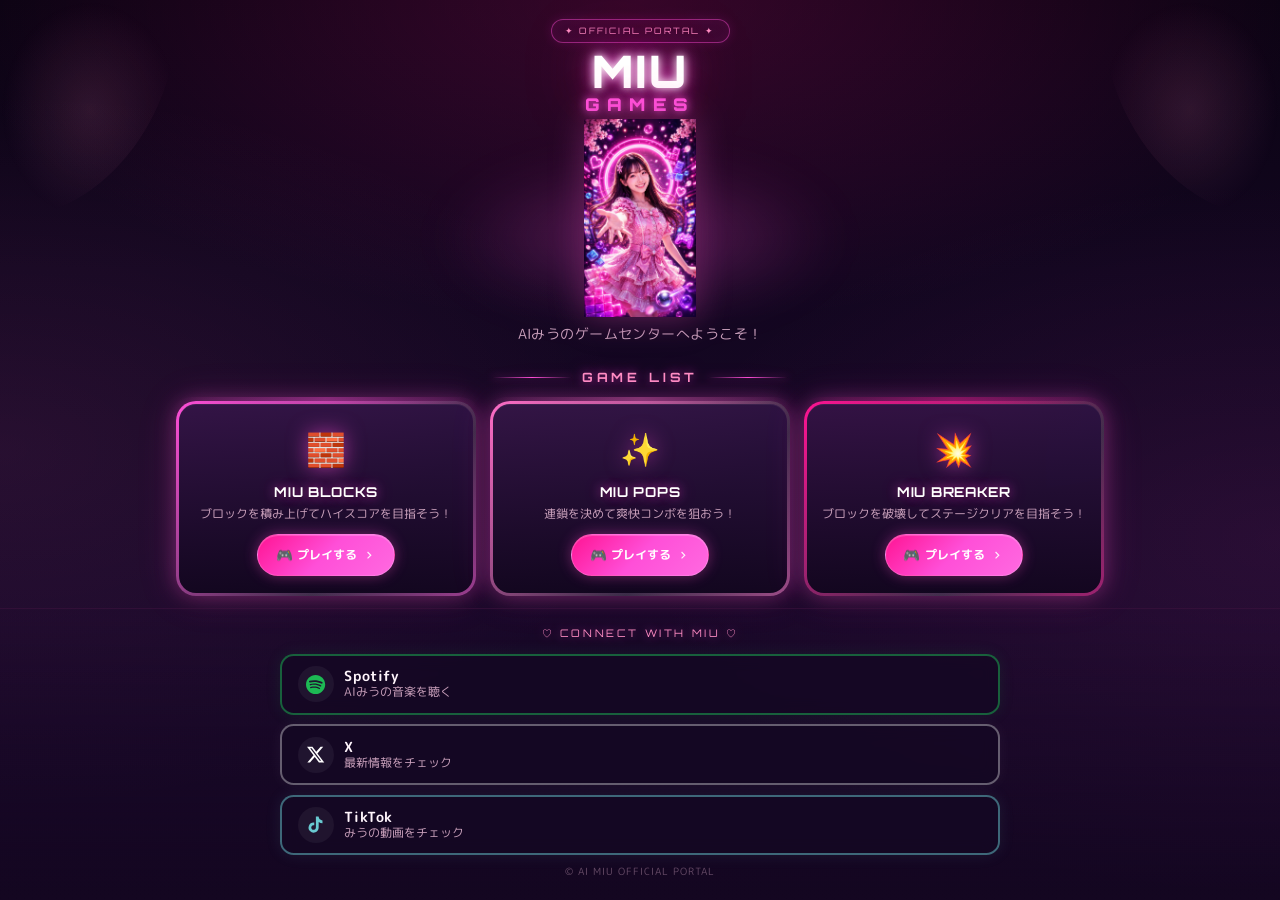
==== index.html @ 51f17723 "Add files via upload" ====
<!DOCTYPE html>
<html lang="ja">
  <head>
    <meta charset="UTF-8" />
    <meta name="viewport" content="width=device-width, initial-scale=1.0" />
    <meta
      name="description"
      content="AIみうの公式ゲームポータル — MIU BLOCKS、MIU POPS、MIU BREAKERをプレイしよう！"
    />
    <meta name="theme-color" content="#ff1493" />
    <title>MIU GAMES</title>
    <link rel="preconnect" href="https://fonts.googleapis.com" />
    <link rel="preconnect" href="https://fonts.gstatic.com" crossorigin />
    <link
      href="https://fonts.googleapis.com/css2?family=Dancing+Script:wght@700&family=M+PLUS+Rounded+1c:wght@400;700;900&family=Orbitron:wght@700;900&display=swap"
      rel="stylesheet"
    />
    <link rel="stylesheet" href="style.css?v=5" />
  </head>
  <body>
    <canvas id="particles" aria-hidden="true"></canvas>
    <div class="decorations" aria-hidden="true">
      <div class="decor decor--game-icon decor--game-1">🎮</div>
      <div class="decor decor--game-icon decor--game-2">🕹️</div>
      <div class="decor decor--game-icon decor--game-3">⭐</div>
      <div class="decor decor--game-icon decor--game-4">👾</div>
      <div class="decor decor--block decor--block-1"></div>
      <div class="decor decor--block decor--block-2"></div>
      <div class="decor decor--block decor--block-3"></div>
      <div class="decor decor--block decor--block-4"></div>
      <div class="decor decor--controller"></div>
      <div class="decor decor--neon-heart decor--neon-heart-1">
        <span class="decor__heart-inner">♥</span>
      </div>
      <div class="decor decor--neon-heart decor--neon-heart-2">
        <span class="decor__heart-inner">♥</span>
      </div>
      <div class="decor decor--neon-heart decor--neon-heart-3">
        <span class="decor__heart-inner">♥</span>
      </div>
      <div class="decor decor--neon-heart decor--neon-heart-4">
        <span class="decor__heart-inner">♥</span>
      </div>
      <div class="decor decor--sakura decor--sakura-1"></div>
      <div class="decor decor--sakura decor--sakura-2"></div>
      <div class="decor decor--sakura decor--sakura-3"></div>
    </div>

    <div class="page">
      <header class="hero fade-in">
        <p class="hero__badge">✦ OFFICIAL PORTAL ✦</p>

        <h1 class="hero__logo">
          <span class="hero__logo-miu">MIU</span>
          <span class="hero__logo-games">GAMES</span>
        </h1>

        <div class="hero__title-wrap">
          <div class="hero__title-glow"></div>
          <img
            id="title-img"
            class="hero__title-img"
            src="title.png"
            alt="AIみう"
          />
        </div>

        <p id="tagline" class="hero__tagline"></p>
      </header>

      <main class="fade-in fade-in--delay-1">
        <section class="games" aria-labelledby="games-heading">
          <h2 id="games-heading" class="section-title">
            <span class="section-title__line"></span>
            <span class="section-title__text">GAME LIST</span>
            <span class="section-title__line"></span>
          </h2>
          <div id="game-list" class="game-list"></div>
        </section>
      </main>

      <footer class="footer fade-in fade-in--delay-2">
        <p class="footer__label">♡ CONNECT WITH MIU ♡</p>
        <nav id="social-links" class="social-links" aria-label="SNSリンク"></nav>
        <p class="footer__copy">&copy; AI MIU OFFICIAL PORTAL</p>
      </footer>
    </div>

    <script src="script.js?v=5"></script>
  </body>
</html>
---- style.css ----
/* ========================================
   MIU GAMES — Official Portal (Premium)
   ======================================== */

:root {
  --pink-neon: #ff4fd8;
  --pink-hot: #ff1493;
  --pink-soft: #ff8ec4;
  --pink-light: #ffb7d5;
  --pink-glow: rgba(255, 79, 216, 0.55);
  --purple-deep: #12061f;
  --purple-mid: #1e0a30;
  --purple-card: rgba(30, 10, 48, 0.85);
  --text-main: #fff5fc;
  --text-muted: #c9a0bb;
  --font-display: "Orbitron", sans-serif;
  --font-body: "M PLUS Rounded 1c", sans-serif;
  --font-accent: "Dancing Script", cursive;
}

*,
*::before,
*::after {
  box-sizing: border-box;
  margin: 0;
  padding: 0;
}

html {
  scroll-behavior: smooth;
}

body {
  min-height: 100dvh;
  font-family: var(--font-body);
  color: var(--text-main);
  background: var(--purple-deep);
  overflow-x: hidden;
  line-height: 1.6;
}

#particles {
  position: fixed;
  inset: 0;
  z-index: 0;
  pointer-events: none;
}

/* ---- Background Decorations ---- */

.decorations {
  position: fixed;
  inset: 0;
  z-index: 0;
  pointer-events: none;
  overflow: hidden;
}

.decor--block {
  position: absolute;
  border-radius: 4px;
  opacity: 0.15;
  filter: blur(0.5px);
  animation: float-block 6s ease-in-out infinite;
}

.decor--block-1 {
  width: 28px;
  height: 28px;
  top: 18%;
  left: 6%;
  background: #ff4fd8;
  box-shadow: 0 0 20px rgba(255, 79, 216, 0.5);
  animation-delay: 0s;
}

.decor--block-2 {
  width: 22px;
  height: 22px;
  top: 42%;
  right: 8%;
  background: #6ecbff;
  box-shadow: 0 0 20px rgba(110, 203, 255, 0.4);
  animation-delay: -2s;
}

.decor--block-3 {
  width: 20px;
  height: 20px;
  bottom: 30%;
  left: 10%;
  background: #ffe066;
  box-shadow: 0 0 20px rgba(255, 224, 102, 0.4);
  animation-delay: -4s;
}

.decor--block-4 {
  width: 16px;
  height: 16px;
  top: 65%;
  right: 12%;
  background: #ff69e0;
  box-shadow: 0 0 18px rgba(255, 105, 224, 0.45);
  animation-delay: -3s;
}

.decor--game-icon {
  position: absolute;
  font-size: 1.4rem;
  opacity: 0.12;
  filter: drop-shadow(0 0 8px rgba(255, 79, 216, 0.6));
  animation: float-game-icon 7s ease-in-out infinite;
  pointer-events: none;
}

.decor--game-1 {
  top: 15%;
  left: 4%;
  animation-delay: 0s;
}

.decor--game-2 {
  top: 38%;
  right: 3%;
  font-size: 1.1rem;
  animation-delay: -2s;
}

.decor--game-3 {
  bottom: 35%;
  left: 5%;
  font-size: 1rem;
  animation-delay: -4s;
}

.decor--game-4 {
  bottom: 18%;
  right: 6%;
  font-size: 1.2rem;
  animation-delay: -1s;
}

@keyframes float-game-icon {
  0%,
  100% {
    transform: translateY(0) rotate(-5deg);
    opacity: 0.1;
  }
  50% {
    transform: translateY(-12px) rotate(5deg);
    opacity: 0.18;
  }
}

.decor--controller {
  position: absolute;
  top: 28%;
  right: 5%;
  width: 48px;
  height: 32px;
  border-radius: 12px;
  border: 2px solid rgba(255, 79, 216, 0.3);
  opacity: 0.2;
  animation: float-block 5s ease-in-out infinite -1s;
}

.decor--controller::before {
  content: "";
  position: absolute;
  top: 50%;
  left: 8px;
  transform: translateY(-50%);
  width: 10px;
  height: 10px;
  border-radius: 50%;
  background: rgba(255, 79, 216, 0.5);
  box-shadow: 14px 0 0 rgba(255, 79, 216, 0.3);
}

.decor--heart {
  position: absolute;
  font-size: 1.2rem;
  color: var(--pink-neon);
  opacity: 0.25;
  text-shadow: 0 0 12px var(--pink-glow);
  animation: pulse-heart 3s ease-in-out infinite;
}

.decor--neon-heart {
  position: absolute;
  display: flex;
  align-items: center;
  justify-content: center;
  animation: float-neon-heart 4s ease-in-out infinite;
}

.decor__heart-inner {
  font-size: 1rem;
  color: var(--pink-neon);
  text-shadow:
    0 0 6px #fff,
    0 0 12px var(--pink-neon),
    0 0 24px var(--pink-hot),
    0 0 40px rgba(255, 20, 147, 0.5);
  filter: drop-shadow(0 0 8px rgba(255, 79, 216, 0.8));
}

.decor--neon-heart-1 {
  top: 10%;
  right: 8%;
  animation-delay: 0s;
}

.decor--neon-heart-1 .decor__heart-inner {
  font-size: 1.3rem;
}

.decor--neon-heart-2 {
  bottom: 28%;
  left: 7%;
  animation-delay: -1.2s;
}

.decor--neon-heart-2 .decor__heart-inner {
  font-size: 0.85rem;
}

.decor--neon-heart-3 {
  top: 48%;
  left: 3%;
  animation-delay: -2.4s;
}

.decor--neon-heart-3 .decor__heart-inner {
  font-size: 1.5rem;
}

.decor--neon-heart-4 {
  bottom: 12%;
  right: 10%;
  animation-delay: -0.6s;
}

.decor--neon-heart-4 .decor__heart-inner {
  font-size: 1rem;
}

@keyframes float-neon-heart {
  0%,
  100% {
    transform: translateY(0) scale(1);
  }
  50% {
    transform: translateY(-8px) scale(1.08);
  }
}

.decor--sakura {
  position: absolute;
  width: 20px;
  height: 20px;
  opacity: 0.25;
  animation: fall-sakura 12s linear infinite;
}

.decor--sakura::before,
.decor--sakura::after {
  content: "";
  position: absolute;
  width: 10px;
  height: 10px;
  border-radius: 50% 0 50% 0;
  background: radial-gradient(circle at 30% 30%, #ffb7d5, #ff8ec4);
  box-shadow: 0 0 6px rgba(255, 140, 190, 0.5);
}

.decor--sakura::before {
  top: 0;
  left: 0;
}

.decor--sakura::after {
  bottom: 0;
  right: 0;
  transform: rotate(45deg);
}

.decor--sakura-1 {
  top: -5%;
  left: 8%;
  animation-duration: 14s;
}

.decor--sakura-2 {
  top: -5%;
  right: 12%;
  animation-duration: 11s;
  animation-delay: -4s;
}

.decor--sakura-3 {
  top: -5%;
  left: 45%;
  animation-duration: 16s;
  animation-delay: -7s;
}

@keyframes fall-sakura {
  0% {
    transform: translateY(0) rotate(0deg) translateX(0);
    opacity: 0;
  }
  10% {
    opacity: 0.25;
  }
  90% {
    opacity: 0.2;
  }
  100% {
    transform: translateY(110vh) rotate(360deg) translateX(30px);
    opacity: 0;
  }
}

@keyframes float-block {
  0%,
  100% {
    transform: translateY(0) rotate(0deg);
  }
  50% {
    transform: translateY(-14px) rotate(8deg);
  }
}

@keyframes pulse-heart {
  0%,
  100% {
    transform: scale(1);
    opacity: 0.2;
  }
  50% {
    transform: scale(1.15);
    opacity: 0.35;
  }
}

@keyframes spin-sakura {
  from {
    transform: rotate(0deg);
  }
  to {
    transform: rotate(360deg);
  }
}

/* ---- Scroll Fade-in ---- */

.fade-in,
.fade-in-card,
.social-btn {
  opacity: 0;
  transform: translateY(24px);
  transition:
    opacity 0.7s cubic-bezier(0.22, 1, 0.36, 1),
    transform 0.7s cubic-bezier(0.22, 1, 0.36, 1);
}

.fade-in.is-visible,
.fade-in-card.is-visible,
.social-btn.is-visible {
  opacity: 1;
  transform: translateY(0);
}

.fade-in--delay-1.is-visible {
  transition-delay: 0.1s;
}

.fade-in--delay-2.is-visible {
  transition-delay: 0.2s;
}

.fade-in-card.is-visible {
  transition-delay: var(--card-delay, 0s);
}

.social-btn.is-visible:nth-child(1) {
  transition-delay: 0.05s;
}

.social-btn.is-visible:nth-child(2) {
  transition-delay: 0.15s;
}

.social-btn.is-visible:nth-child(3) {
  transition-delay: 0.25s;
}

@media (prefers-reduced-motion: reduce) {
  .fade-in,
  .fade-in-card,
  .social-btn {
    opacity: 1;
    transform: none;
    transition: none;
  }
}

/* ---- Page Layout ---- */

.page {
  position: relative;
  z-index: 1;
  min-height: 100dvh;
  display: flex;
  flex-direction: column;
  background:
    radial-gradient(ellipse 90% 60% at 50% 0%, rgba(255, 20, 147, 0.18), transparent 60%),
    radial-gradient(ellipse 50% 40% at 0% 50%, rgba(255, 110, 199, 0.08), transparent),
    radial-gradient(ellipse 50% 40% at 100% 60%, rgba(255, 79, 216, 0.08), transparent),
    linear-gradient(180deg, #0a0312 0%, var(--purple-deep) 30%, var(--purple-mid) 100%);
}

.page::before,
.page::after {
  content: "";
  position: fixed;
  top: 0;
  width: 180px;
  height: 220px;
  background: radial-gradient(ellipse at center, rgba(255, 140, 190, 0.12), transparent 70%);
  pointer-events: none;
  z-index: 0;
}

.page::before {
  left: 0;
  border-radius: 0 0 100% 0;
}

.page::after {
  right: 0;
  border-radius: 0 0 0 100%;
}

/* ---- Hero ---- */

.hero {
  text-align: center;
  padding: 0.75rem 1rem 0.25rem;
  position: relative;
  flex-shrink: 0;
}

.hero__badge {
  display: inline-block;
  font-family: var(--font-display);
  font-size: 0.55rem;
  letter-spacing: 0.25em;
  color: var(--pink-soft);
  border: 1px solid rgba(255, 79, 216, 0.45);
  border-radius: 999px;
  padding: 0.25rem 0.85rem;
  margin-bottom: 0.4rem;
  background: rgba(255, 79, 216, 0.06);
  box-shadow:
    0 0 12px rgba(255, 79, 216, 0.15),
    inset 0 0 12px rgba(255, 79, 216, 0.05);
  animation: pulse-badge 3s ease-in-out infinite;
}

@keyframes pulse-badge {
  0%,
  100% {
    box-shadow: 0 0 12px rgba(255, 79, 216, 0.15);
  }
  50% {
    box-shadow: 0 0 28px rgba(255, 79, 216, 0.35);
  }
}

.hero__logo {
  font-family: var(--font-display);
  font-weight: 900;
  line-height: 1;
  margin-bottom: 0.35rem;
}

.hero__logo-miu {
  display: block;
  font-size: clamp(1.8rem, 7vw, 2.8rem);
  color: #fff;
  letter-spacing: 0.05em;
  text-shadow:
    0 0 8px #fff,
    0 0 16px var(--pink-neon),
    0 0 32px var(--pink-glow),
    0 0 64px rgba(255, 20, 147, 0.5),
    0 0 96px rgba(255, 79, 216, 0.3);
  animation: logo-glow 3s ease-in-out infinite;
}

.hero__logo-games {
  display: block;
  font-size: clamp(0.75rem, 3vw, 1.1rem);
  letter-spacing: 0.4em;
  color: var(--pink-neon);
  margin-top: 0.1em;
  text-shadow:
    0 0 8px var(--pink-neon),
    0 0 20px var(--pink-glow),
    0 0 40px rgba(255, 20, 147, 0.4);
  animation: logo-glow 3s ease-in-out infinite 0.5s;
}

@keyframes logo-glow {
  0%,
  100% {
    filter: brightness(1);
  }
  50% {
    filter: brightness(1.15);
  }
}

.hero__title-wrap {
  position: relative;
  width: min(80%, 500px);
  height: clamp(120px, 18vh, 220px);
  margin: 0.25rem auto 0.4rem;
  display: flex;
  align-items: flex-end;
  justify-content: center;
  overflow: visible;
}

.hero__title-glow {
  position: absolute;
  inset: 20% 10% 0;
  background: radial-gradient(ellipse, rgba(255, 79, 216, 0.3), transparent 70%);
  filter: blur(24px);
  z-index: 0;
  animation: glow-pulse 4s ease-in-out infinite;
  pointer-events: none;
}

@keyframes glow-pulse {
  0%,
  100% {
    opacity: 0.6;
    transform: scale(1);
  }
  50% {
    opacity: 1;
    transform: scale(1.05);
  }
}

.hero__title-img {
  position: relative;
  z-index: 1;
  max-width: 100%;
  max-height: 100%;
  width: auto;
  height: auto;
  object-fit: contain;
  object-position: center bottom;
  display: block;
  filter: drop-shadow(0 0 16px rgba(255, 79, 216, 0.35))
    drop-shadow(0 4px 10px rgba(0, 0, 0, 0.3));
}

.hero__tagline {
  font-size: clamp(0.75rem, 2.8vw, 0.9rem);
  color: var(--text-muted);
  max-width: 22rem;
  margin: 0 auto 0.5rem;
  letter-spacing: 0.03em;
  line-height: 1.4;
}

/* ---- Games Section ---- */

main {
  flex: 1;
  padding: 0.25rem 0.75rem 0.5rem;
  max-width: 960px;
  width: 100%;
  margin: 0 auto;
}

.section-title {
  display: flex;
  align-items: center;
  justify-content: center;
  gap: 0.6rem;
  margin-bottom: 0.6rem;
}

.section-title__text {
  font-family: var(--font-display);
  font-size: clamp(0.65rem, 2vw, 0.8rem);
  letter-spacing: 0.3em;
  color: var(--pink-soft);
  white-space: nowrap;
  text-shadow:
    0 0 10px var(--pink-glow),
    0 0 20px rgba(255, 79, 216, 0.4);
}

.section-title__line {
  flex: 1;
  max-width: 80px;
  height: 1px;
  background: linear-gradient(90deg, transparent, var(--pink-neon), transparent);
  box-shadow: 0 0 8px var(--pink-glow);
}

.game-list {
  display: grid;
  grid-template-columns: repeat(3, 1fr);
  gap: 0.5rem;
}

@media (min-width: 640px) {
  .game-list {
    gap: 0.85rem;
  }
}

/* ---- Game Card (3D Premium) ---- */

.game-card {
  perspective: 900px;
  transition: transform 0.1s ease;
}

.game-card__frame {
  position: relative;
  padding: 2px;
  border-radius: 1rem;
  height: 100%;
  background: linear-gradient(
    135deg,
    var(--card-accent, var(--pink-neon)),
    rgba(255, 255, 255, 0.15),
    var(--card-accent, var(--pink-hot)),
    rgba(255, 79, 216, 0.4)
  );
  background-size: 200% 200%;
  animation: border-shimmer 4s ease infinite;
  box-shadow:
    0 0 20px rgba(255, 79, 216, 0.35),
    0 0 40px rgba(255, 79, 216, 0.15),
    0 6px 20px rgba(0, 0, 0, 0.35);
  transition:
    transform 0.45s cubic-bezier(0.22, 1, 0.36, 1),
    box-shadow 0.45s ease;
}

@keyframes border-shimmer {
  0%,
  100% {
    background-position: 0% 50%;
  }
  50% {
    background-position: 100% 50%;
  }
}

.game-card__glow {
  position: absolute;
  inset: -4px;
  border-radius: inherit;
  background: radial-gradient(ellipse at 50% 0%, var(--card-accent, var(--pink-neon)), transparent 70%);
  opacity: 0.35;
  z-index: 0;
  pointer-events: none;
  transition: opacity 0.45s ease;
}

.game-card:hover .game-card__glow {
  opacity: 0.7;
}

@media (min-width: 640px) {
  .game-card__frame {
    padding: 3px;
    border-radius: 1.25rem;
  }
}

.game-card:hover .game-card__frame {
  transform: translateY(-10px) rotateX(4deg) scale(1.03);
  box-shadow:
    0 0 30px rgba(255, 79, 216, 0.6),
    0 0 60px rgba(255, 79, 216, 0.3),
    0 0 90px rgba(255, 20, 147, 0.15),
    0 16px 40px rgba(0, 0, 0, 0.45);
}

.game-card:hover .game-card__icon {
  transform: scale(1.15) translateY(-2px);
  filter: drop-shadow(0 0 16px var(--pink-glow));
}

.game-card:hover .game-card__title {
  text-shadow:
    0 0 12px var(--pink-glow),
    0 0 24px rgba(255, 79, 216, 0.5),
    0 1px 3px rgba(0, 0, 0, 0.5);
}

.game-card__inner {
  position: relative;
  z-index: 1;
  display: flex;
  flex-direction: column;
  align-items: center;
  text-align: center;
  padding: 0.75rem 0.5rem 0.85rem;
  border-radius: calc(1rem - 3px);
  background:
    linear-gradient(180deg, rgba(45, 18, 65, 0.97) 0%, rgba(18, 6, 31, 0.99) 100%);
  overflow: hidden;
  height: 100%;
  box-shadow: inset 0 1px 0 rgba(255, 255, 255, 0.06);
}

@media (min-width: 640px) {
  .game-card__inner {
    padding: 1.25rem 0.85rem 1.1rem;
    border-radius: calc(1.25rem - 3px);
  }
}

.game-card__shine {
  position: absolute;
  top: 0;
  left: -100%;
  width: 60%;
  height: 100%;
  background: linear-gradient(
    90deg,
    transparent,
    rgba(255, 255, 255, 0.04),
    transparent
  );
  transform: skewX(-20deg);
  animation: card-shine 6s ease-in-out infinite;
}

@keyframes card-shine {
  0%,
  100% {
    left: -100%;
  }
  50% {
    left: 150%;
  }
}

.game-card__icon {
  font-size: 1.4rem;
  margin-bottom: 0.3rem;
  filter: drop-shadow(0 0 10px var(--pink-glow));
  transition:
    transform 0.45s cubic-bezier(0.22, 1, 0.36, 1),
    filter 0.45s ease;
}

@media (min-width: 640px) {
  .game-card__icon {
    font-size: 2rem;
    margin-bottom: 0.5rem;
  }
}

.game-card__title {
  font-family: var(--font-display);
  font-size: clamp(0.55rem, 2.2vw, 0.85rem);
  font-weight: 700;
  letter-spacing: 0.05em;
  color: #fff;
  margin-bottom: 0.25rem;
  text-shadow:
    0 0 10px var(--pink-glow),
    0 0 20px rgba(255, 79, 216, 0.3),
    0 1px 3px rgba(0, 0, 0, 0.5);
  line-height: 1.3;
  transition: text-shadow 0.45s ease;
}

.game-card__desc {
  font-size: clamp(0.6rem, 2vw, 0.75rem);
  color: var(--text-muted);
  margin-bottom: 0.5rem;
  flex: 1;
  line-height: 1.45;
  display: -webkit-box;
  -webkit-line-clamp: 3;
  -webkit-box-orient: vertical;
  overflow: hidden;
}

@media (min-width: 640px) {
  .game-card__desc {
    margin-bottom: 0.75rem;
  }
}

.game-card__btn {
  display: inline-flex;
  align-items: center;
  justify-content: center;
  gap: 0.2rem;
  width: 100%;
  padding: 0.4rem 0.5rem;
  border-radius: 999px;
  font-family: var(--font-body);
  font-size: clamp(0.6rem, 2vw, 0.78rem);
  font-weight: 700;
  color: #fff;
  text-decoration: none;
  background: linear-gradient(135deg, var(--pink-hot) 0%, var(--pink-neon) 50%, #ff69e0 100%);
  border: 1px solid rgba(255, 255, 255, 0.2);
  box-shadow:
    0 0 14px rgba(255, 79, 216, 0.4),
    0 2px 8px rgba(0, 0, 0, 0.25),
    inset 0 1px 0 rgba(255, 255, 255, 0.2);
  transition:
    transform 0.2s ease,
    box-shadow 0.2s ease;
}

.game-card__btn-icon {
  font-size: 0.75rem;
}

.game-card__btn svg {
  width: 0.75rem;
  height: 0.75rem;
  opacity: 0.9;
  flex-shrink: 0;
}

@media (min-width: 640px) {
  .game-card__btn {
    width: auto;
    padding: 0.55rem 1.1rem;
    gap: 0.3rem;
  }

  .game-card__btn-icon {
    font-size: 0.85rem;
  }

  .game-card__btn svg {
    width: 0.9rem;
    height: 0.9rem;
  }
}

.game-card__btn:hover {
  transform: scale(1.06);
  box-shadow:
    0 0 32px rgba(255, 79, 216, 0.7),
    0 6px 16px rgba(0, 0, 0, 0.35);
}

.game-card__btn:active {
  transform: scale(0.97);
}

/* ---- Footer / SNS ---- */

.footer {
  text-align: center;
  padding: 0.6rem 0.75rem 0.85rem;
  border-top: 1px solid rgba(255, 79, 216, 0.12);
  background: linear-gradient(180deg, transparent, rgba(10, 3, 18, 0.5));
  flex-shrink: 0;
}

.footer__label {
  font-family: var(--font-display);
  font-size: 0.55rem;
  letter-spacing: 0.25em;
  color: var(--pink-soft);
  margin-bottom: 0.5rem;
  text-shadow: 0 0 10px var(--pink-glow);
}

.social-links {
  display: flex;
  flex-direction: column;
  align-items: center;
  gap: 0.4rem;
  max-width: 480px;
  margin: 0 auto 0.5rem;
}

@media (min-width: 640px) {
  .footer {
    padding: 1rem 1.25rem 1.25rem;
  }

  .footer__label {
    font-size: 0.65rem;
    margin-bottom: 0.75rem;
  }

  .social-links {
    gap: 0.6rem;
    max-width: 720px;
  }
}

.social-btn {
  display: flex;
  align-items: center;
  gap: 0.65rem;
  width: 100%;
  padding: 0.5rem 0.75rem;
  border-radius: 0.75rem;
  font-family: var(--font-body);
  text-decoration: none;
  color: var(--text-main);
  background: rgba(20, 8, 35, 0.8);
  border: 2px solid rgba(255, 79, 216, 0.3);
  backdrop-filter: blur(8px);
  -webkit-backdrop-filter: blur(8px);
  transition:
    transform 0.25s ease,
    box-shadow 0.25s ease,
    border-color 0.25s ease;
}

@media (min-width: 640px) {
  .social-btn {
    padding: 0.65rem 1rem;
    border-radius: 0.85rem;
  }
}

.social-btn__icon {
  display: flex;
  align-items: center;
  justify-content: center;
  width: 1.75rem;
  height: 1.75rem;
  border-radius: 50%;
  flex-shrink: 0;
  background: rgba(255, 255, 255, 0.05);
}

.social-btn__icon svg {
  width: 1rem;
  height: 1rem;
}

@media (min-width: 640px) {
  .social-btn__icon {
    width: 2.25rem;
    height: 2.25rem;
  }

  .social-btn__icon svg {
    width: 1.2rem;
    height: 1.2rem;
  }
}

.social-btn__text {
  display: flex;
  flex-direction: column;
  align-items: flex-start;
  text-align: left;
}

.social-btn__label {
  font-size: 0.8rem;
  font-weight: 700;
  letter-spacing: 0.04em;
  line-height: 1.2;
}

.social-btn__sublabel {
  font-size: 0.65rem;
  color: var(--text-muted);
  margin-top: 0.05rem;
  line-height: 1.2;
}

@media (min-width: 640px) {
  .social-btn__label {
    font-size: 0.9rem;
  }

  .social-btn__sublabel {
    font-size: 0.72rem;
  }
}

.social-btn--spotify {
  border-color: rgba(29, 185, 84, 0.5);
  box-shadow: 0 0 16px rgba(29, 185, 84, 0.1);
}

.social-btn--spotify .social-btn__icon {
  color: #1db954;
}

.social-btn--spotify:hover {
  border-color: #1db954;
  box-shadow: 0 0 28px rgba(29, 185, 84, 0.3);
  transform: translateY(-3px);
}

.social-btn--x {
  border-color: rgba(255, 255, 255, 0.35);
  box-shadow: 0 0 16px rgba(255, 255, 255, 0.05);
}

.social-btn--x .social-btn__icon {
  color: #fff;
}

.social-btn--x:hover {
  border-color: #fff;
  box-shadow: 0 0 28px rgba(255, 255, 255, 0.15);
  transform: translateY(-3px);
}

.social-btn--tiktok {
  border-color: rgba(105, 201, 208, 0.5);
  box-shadow: 0 0 16px rgba(105, 201, 208, 0.1);
}

.social-btn--tiktok .social-btn__icon {
  color: #69c9d0;
}

.social-btn--tiktok:hover {
  border-color: #69c9d0;
  box-shadow: 0 0 28px rgba(105, 201, 208, 0.3);
  transform: translateY(-3px);
}

.footer__copy {
  font-size: 0.55rem;
  letter-spacing: 0.1em;
  color: rgba(201, 160, 187, 0.45);
}

@media (min-width: 640px) {
  .footer__copy {
    font-size: 0.65rem;
  }
}

@media (min-width: 640px) {
  .hero {
    padding: 1rem 1.25rem 0.35rem;
  }

  .hero__title-wrap {
    height: clamp(160px, 22vh, 240px);
  }

  .hero__tagline {
    margin-bottom: 0.75rem;
  }

  main {
    padding: 0.35rem 1rem 0.75rem;
  }

  .section-title {
    margin-bottom: 0.85rem;
  }
}
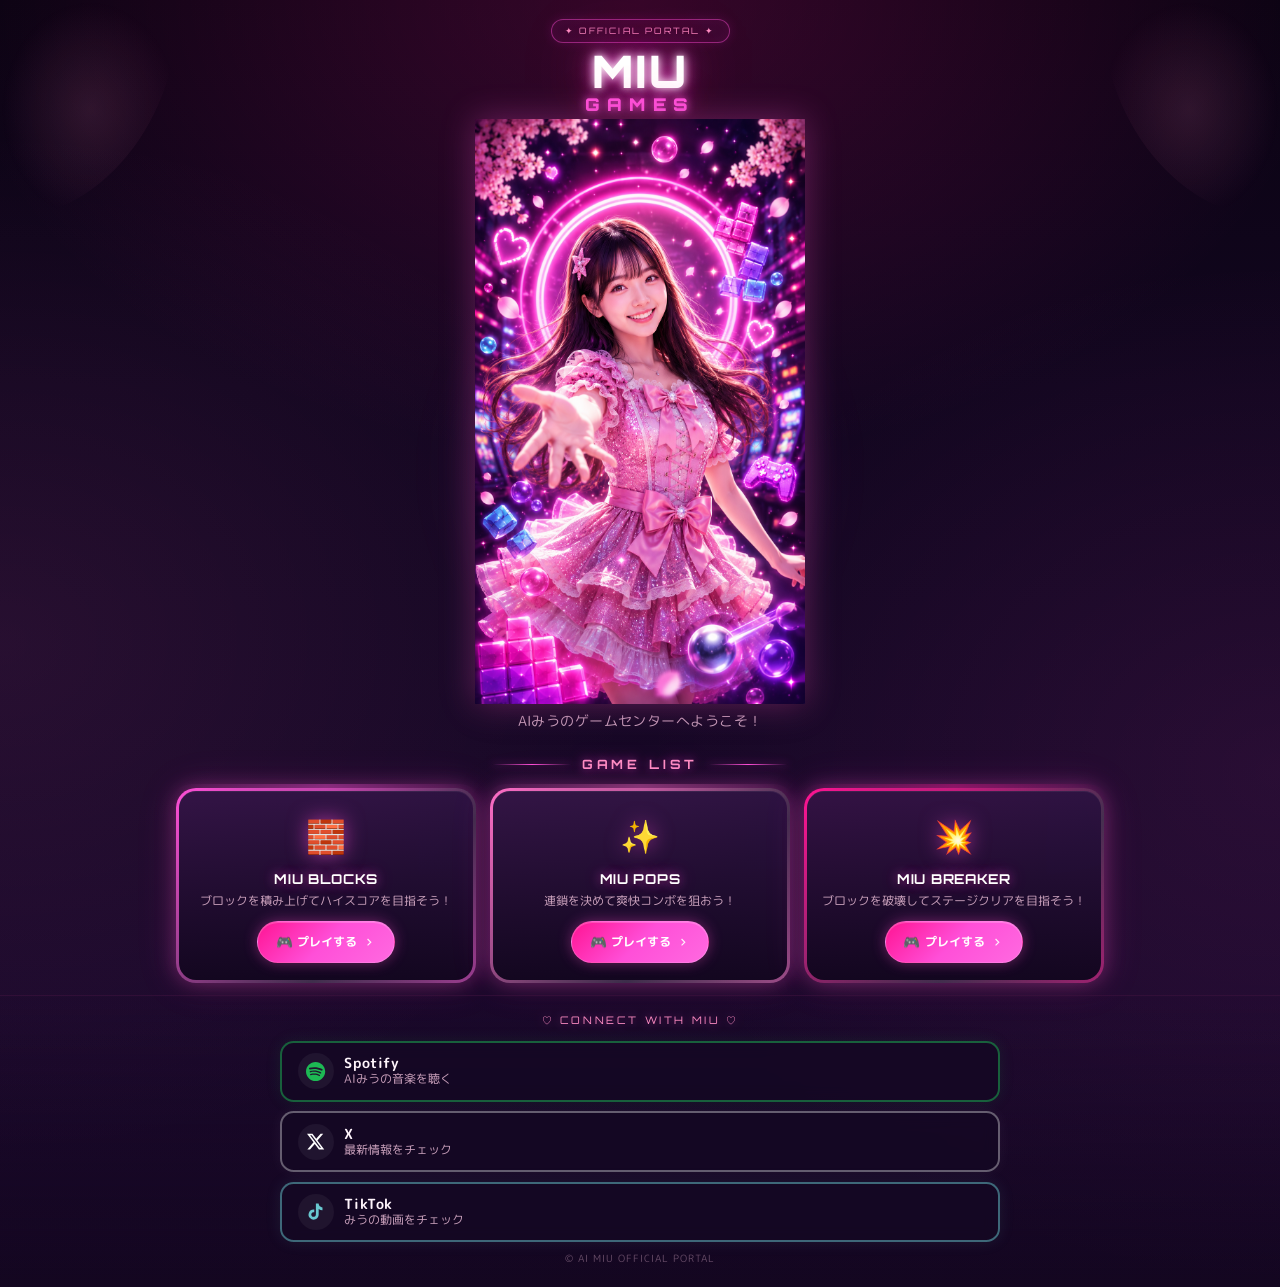
==== commit 593193c0: "Add files via upload" ====
--- a/index.html
+++ b/index.html
@@ -15,7 +15,7 @@
       href="https://fonts.googleapis.com/css2?family=Dancing+Script:wght@700&family=M+PLUS+Rounded+1c:wght@400;700;900&family=Orbitron:wght@700;900&display=swap"
       rel="stylesheet"
     />
-    <link rel="stylesheet" href="style.css?v=5" />
+    <link rel="stylesheet" href="style.css?v=9" />
   </head>
   <body>
     <canvas id="particles" aria-hidden="true"></canvas>
--- a/style.css
+++ b/style.css
@@ -525,8 +525,8 @@
 
 .hero__title-wrap {
   position: relative;
-  width: min(80%, 500px);
-  height: clamp(120px, 18vh, 220px);
+  width: min(90%, 500px);
+  height: clamp(360px, 58vh, 880px);
   margin: 0.25rem auto 0.4rem;
   display: flex;
   align-items: flex-end;
@@ -1065,7 +1065,7 @@
   }
 
   .hero__title-wrap {
-    height: clamp(160px, 22vh, 240px);
+    height: clamp(420px, 65vh, 880px);
   }
 
   .hero__tagline {
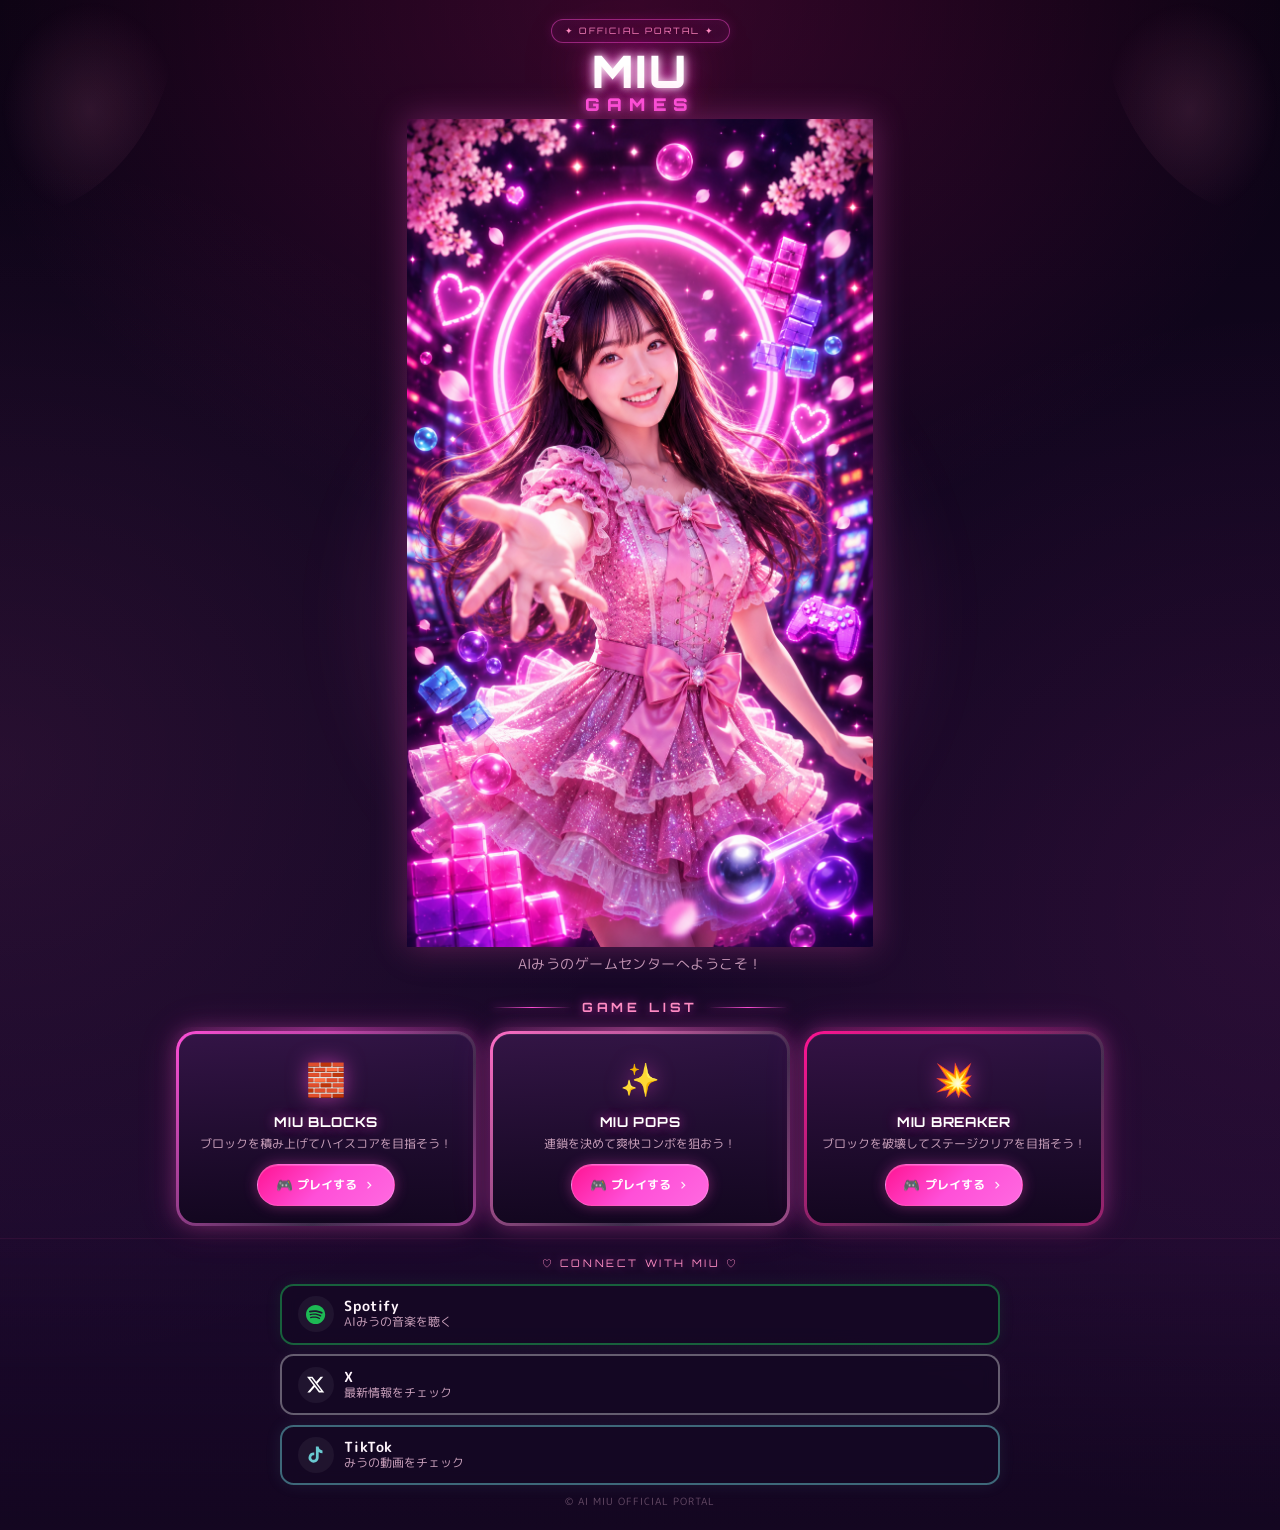
==== commit 93204b1d: "Add files via upload" ====
--- a/index.html
+++ b/index.html
@@ -15,7 +15,7 @@
       href="https://fonts.googleapis.com/css2?family=Dancing+Script:wght@700&family=M+PLUS+Rounded+1c:wght@400;700;900&family=Orbitron:wght@700;900&display=swap"
       rel="stylesheet"
     />
-    <link rel="stylesheet" href="style.css?v=9" />
+    <link rel="stylesheet" href="style.css?v=11" />
   </head>
   <body>
     <canvas id="particles" aria-hidden="true"></canvas>
--- a/style.css
+++ b/style.css
@@ -525,8 +525,8 @@
 
 .hero__title-wrap {
   position: relative;
-  width: min(90%, 500px);
-  height: clamp(360px, 58vh, 880px);
+  width: min(100%, 800px);
+  height: clamp(600px, 88vh, 1200px);
   margin: 0.25rem auto 0.4rem;
   display: flex;
   align-items: flex-end;
@@ -1065,7 +1065,7 @@
   }
 
   .hero__title-wrap {
-    height: clamp(420px, 65vh, 880px);
+    height: clamp(640px, 92vh, 1200px);
   }
 
   .hero__tagline {
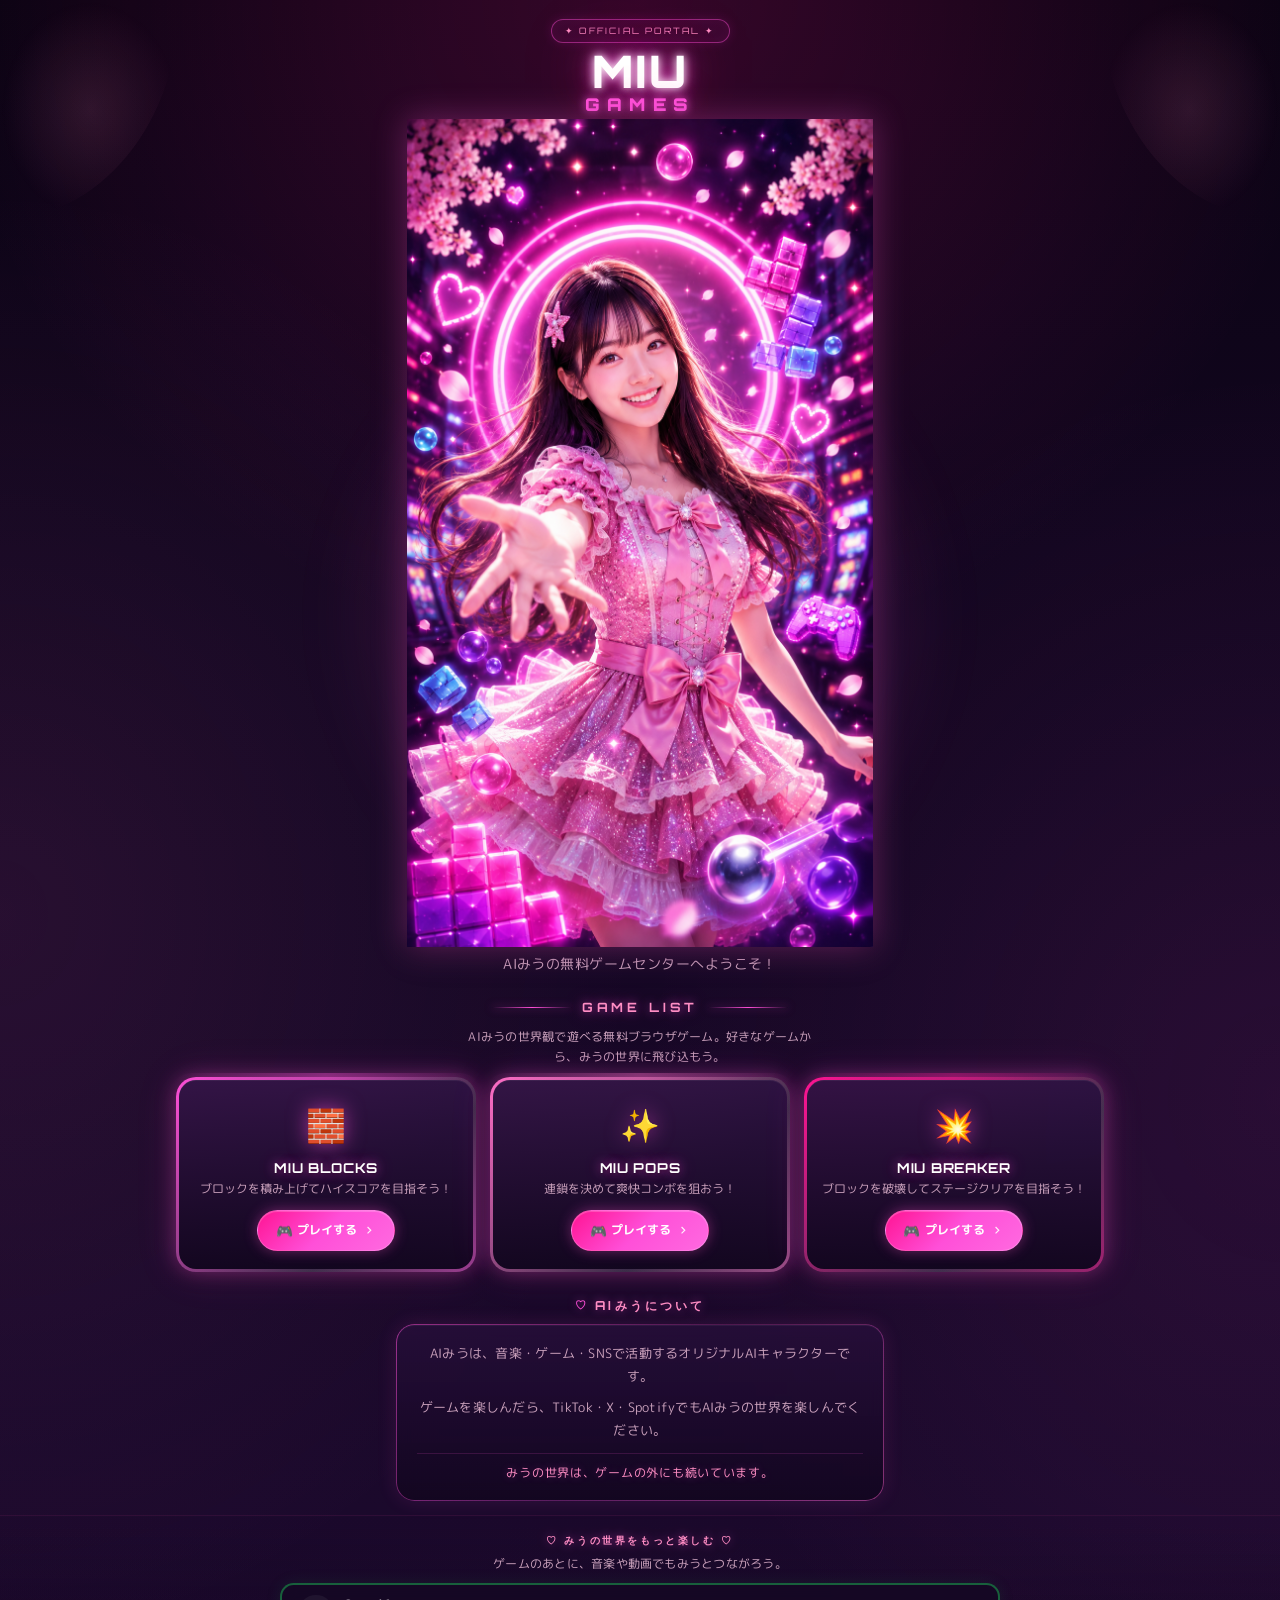
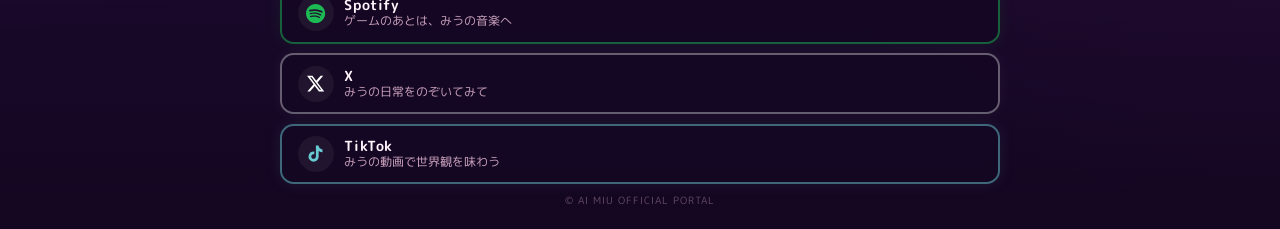
==== commit 8bdb8228: "Add files via upload" ====
--- a/index.html
+++ b/index.html
@@ -3,19 +3,139 @@
   <head>
     <meta charset="UTF-8" />
     <meta name="viewport" content="width=device-width, initial-scale=1.0" />
+    <title>MIU GAMES｜AIみうの無料ブラウザゲーム</title>
     <meta
       name="description"
-      content="AIみうの公式ゲームポータル — MIU BLOCKS、MIU POPS、MIU BREAKERをプレイしよう！"
-    />
+      content="MIU GAMES｜AIみうの無料ブラウザゲーム。MIU BLOCKS・MIU POPS・MIU BREAKERを今すぐプレイ。ゲームのあとはTikTok・X・Spotifyでみうの世界をもっと楽しもう。"
+    />
+    <meta
+      name="keywords"
+      content="AIみう,みう,MIU GAMES,AIみう ゲーム,みう 公式,MIU BLOCKS,MIU POPS,MIU BREAKER,バーチャル,無料ゲーム"
+    />
+    <meta name="author" content="AIみう" />
+    <meta name="robots" content="index, follow" />
+    <link rel="canonical" href="https://miu-games.vercel.app/" />
     <meta name="theme-color" content="#ff1493" />
-    <title>MIU GAMES</title>
+
+    <!-- OGP（SNSシェア用） -->
+    <meta property="og:type" content="website" />
+    <meta property="og:locale" content="ja_JP" />
+    <meta property="og:site_name" content="MIU GAMES" />
+    <meta property="og:title" content="MIU GAMES｜AIみうの無料ブラウザゲーム" />
+    <meta
+      property="og:description"
+      content="MIU BLOCKS・MIU POPS・MIU BREAKERの無料ブラウザゲーム。プレイしたあとは、TikTok・X・SpotifyでAIみうの世界へ。"
+    />
+    <meta property="og:url" content="https://miu-games.vercel.app/" />
+    <meta property="og:image" content="https://miu-games.vercel.app/title.png" />
+    <meta property="og:image:alt" content="AIみう（みう）の公式キービジュアル" />
+
+    <!-- X（Twitter）カード -->
+    <meta name="twitter:card" content="summary_large_image" />
+    <meta name="twitter:site" content="@miu_4519" />
+    <meta name="twitter:title" content="MIU GAMES｜AIみうの無料ブラウザゲーム" />
+    <meta
+      name="twitter:description"
+      content="MIU BLOCKS・MIU POPS・MIU BREAKERの無料ブラウザゲーム。プレイしたあとは、TikTok・X・SpotifyでAIみうの世界へ。"
+    />
+    <meta name="twitter:image" content="https://miu-games.vercel.app/title.png" />
+    <meta name="twitter:image:alt" content="AIみう（みう）の公式キービジュアル" />
+
     <link rel="preconnect" href="https://fonts.googleapis.com" />
     <link rel="preconnect" href="https://fonts.gstatic.com" crossorigin />
     <link
       href="https://fonts.googleapis.com/css2?family=Dancing+Script:wght@700&family=M+PLUS+Rounded+1c:wght@400;700;900&family=Orbitron:wght@700;900&display=swap"
       rel="stylesheet"
     />
-    <link rel="stylesheet" href="style.css?v=11" />
+    <link rel="stylesheet" href="style.css?v=12" />
+
+    <!-- 構造化データ（Googleがサイト内容を理解しやすくする） -->
+    <script type="application/ld+json" id="structured-data">
+      {
+        "@context": "https://schema.org",
+        "@graph": [
+          {
+            "@type": "WebSite",
+            "@id": "https://miu-games.vercel.app/#website",
+            "url": "https://miu-games.vercel.app/",
+            "name": "MIU GAMES",
+            "description": "AIみう（みう）の公式ポータルサイト。無料ブラウザゲームとSNSでみうの世界を楽しもう。",
+            "inLanguage": "ja",
+            "publisher": { "@id": "https://miu-games.vercel.app/#person" }
+          },
+          {
+            "@type": "Person",
+            "@id": "https://miu-games.vercel.app/#person",
+            "name": "AIみう",
+            "alternateName": ["みう", "AI Miu"],
+            "description": "ゲーム・音楽・SNSで活動するバーチャルキャラクター",
+            "url": "https://miu-games.vercel.app/",
+            "sameAs": [
+              "https://x.com/miu_4519",
+              "https://www.tiktok.com/@miu_4519",
+              "https://open.spotify.com/artist/1R4C6DHAIVCRrwCptYNqNw"
+            ]
+          },
+          {
+            "@type": "WebPage",
+            "@id": "https://miu-games.vercel.app/#webpage",
+            "url": "https://miu-games.vercel.app/",
+            "name": "MIU GAMES｜AIみうの無料ブラウザゲーム",
+            "description": "MIU BLOCKS・MIU POPS・MIU BREAKERの無料ブラウザゲーム。プレイ後はTikTok・X・SpotifyでAIみうの世界へ。",
+            "isPartOf": { "@id": "https://miu-games.vercel.app/#website" },
+            "about": { "@id": "https://miu-games.vercel.app/#person" },
+            "inLanguage": "ja"
+          },
+          {
+            "@type": "ItemList",
+            "@id": "https://miu-games.vercel.app/#gamelist",
+            "name": "AIみうのゲーム一覧",
+            "description": "AIみうの世界観を楽しめる無料ブラウザゲーム",
+            "itemListElement": [
+              {
+                "@type": "ListItem",
+                "position": 1,
+                "item": {
+                  "@type": "VideoGame",
+                  "name": "MIU BLOCKS",
+                  "description": "AIみうが主役の落ちものパズルゲーム。ブロックを積み上げてハイスコアを目指す無料ブラウザゲーム。",
+                  "url": "https://miu-tetris-v2-z.vercel.app",
+                  "genre": "Puzzle",
+                  "gamePlatform": "Web browser",
+                  "offers": { "@type": "Offer", "price": "0", "priceCurrency": "JPY" }
+                }
+              },
+              {
+                "@type": "ListItem",
+                "position": 2,
+                "item": {
+                  "@type": "VideoGame",
+                  "name": "MIU POPS",
+                  "description": "AIみうの世界観で遊ぶ連鎖パズルゲーム。コンボを決めて爽快にスコアを伸ばす無料ブラウザゲーム。",
+                  "url": "https://miu-pops.vercel.app",
+                  "genre": "Puzzle",
+                  "gamePlatform": "Web browser",
+                  "offers": { "@type": "Offer", "price": "0", "priceCurrency": "JPY" }
+                }
+              },
+              {
+                "@type": "ListItem",
+                "position": 3,
+                "item": {
+                  "@type": "VideoGame",
+                  "name": "MIU BREAKER",
+                  "description": "AIみうテーマのブロック崩しゲーム。ブロックを破壊してステージクリアを目指す無料ブラウザゲーム。",
+                  "url": "https://miu-block-breaker.vercel.app",
+                  "genre": "Arcade",
+                  "gamePlatform": "Web browser",
+                  "offers": { "@type": "Offer", "price": "0", "priceCurrency": "JPY" }
+                }
+              }
+            ]
+          }
+        ]
+      }
+    </script>
   </head>
   <body>
     <canvas id="particles" aria-hidden="true"></canvas>
@@ -51,17 +171,20 @@
         <p class="hero__badge">✦ OFFICIAL PORTAL ✦</p>
 
         <h1 class="hero__logo">
-          <span class="hero__logo-miu">MIU</span>
-          <span class="hero__logo-games">GAMES</span>
+          <span class="sr-only">AIみうの無料ブラウザゲーム </span>
+          <span class="hero__logo-miu" aria-hidden="true">MIU</span>
+          <span class="hero__logo-games" aria-hidden="true">GAMES</span>
         </h1>
 
         <div class="hero__title-wrap">
-          <div class="hero__title-glow"></div>
+          <div class="hero__title-glow" aria-hidden="true"></div>
           <img
             id="title-img"
             class="hero__title-img"
             src="title.png"
-            alt="AIみう"
+            alt="AIみう（みう）の公式キービジュアル｜ネオンピンクのゲームセンター"
+            width="941"
+            height="1672"
           />
         </div>
 
@@ -71,21 +194,36 @@
       <main class="fade-in fade-in--delay-1">
         <section class="games" aria-labelledby="games-heading">
           <h2 id="games-heading" class="section-title">
-            <span class="section-title__line"></span>
+            <span class="section-title__line" aria-hidden="true"></span>
             <span class="section-title__text">GAME LIST</span>
-            <span class="section-title__line"></span>
+            <span class="sr-only"> — AIみうの無料ゲーム一覧</span>
+            <span class="section-title__line" aria-hidden="true"></span>
           </h2>
+          <p class="games__intro" id="games-intro"></p>
           <div id="game-list" class="game-list"></div>
         </section>
       </main>
 
-      <footer class="footer fade-in fade-in--delay-2">
-        <p class="footer__label">♡ CONNECT WITH MIU ♡</p>
-        <nav id="social-links" class="social-links" aria-label="SNSリンク"></nav>
+      <section class="about fade-in fade-in--delay-2" aria-labelledby="about-heading">
+        <h2 id="about-heading" class="about__title">
+          <span class="about__title-icon" aria-hidden="true">♡</span>
+          AIみうについて
+        </h2>
+        <div class="about__card">
+          <p class="about__text" id="about-text-1"></p>
+          <p class="about__text" id="about-text-2"></p>
+          <p class="about__bridge" id="about-bridge"></p>
+        </div>
+      </section>
+
+      <footer class="footer fade-in fade-in--delay-3">
+        <h2 class="footer__label" id="footer-heading"></h2>
+        <p class="footer__lead" id="footer-lead"></p>
+        <nav id="social-links" class="social-links" aria-label="AIみうの公式SNSリンク"></nav>
         <p class="footer__copy">&copy; AI MIU OFFICIAL PORTAL</p>
       </footer>
     </div>
 
-    <script src="script.js?v=5"></script>
+    <script src="script.js?v=7"></script>
   </body>
 </html>
--- a/style.css
+++ b/style.css
@@ -1,6 +1,26 @@
-/* ========================================
-   MIU GAMES — Official Portal (Premium)
-   ======================================== */
+.sr-only {
+  position: absolute;
+  width: 1px;
+  height: 1px;
+  padding: 0;
+  margin: -1px;
+  overflow: hidden;
+  clip: rect(0, 0, 0, 0);
+  white-space: nowrap;
+  border: 0;
+}
+
+.game-card__seo {
+  position: absolute;
+  width: 1px;
+  height: 1px;
+  padding: 0;
+  margin: -1px;
+  overflow: hidden;
+  clip: rect(0, 0, 0, 0);
+  white-space: nowrap;
+  border: 0;
+}
 
 :root {
   --pink-neon: #ff4fd8;
@@ -378,6 +398,10 @@
 
 .fade-in--delay-2.is-visible {
   transition-delay: 0.2s;
+}
+
+.fade-in--delay-3.is-visible {
+  transition-delay: 0.3s;
 }
 
 .fade-in-card.is-visible {
@@ -625,6 +649,117 @@
 @media (min-width: 640px) {
   .game-list {
     gap: 0.85rem;
+  }
+}
+
+.games__intro {
+  text-align: center;
+  font-size: clamp(0.65rem, 2.2vw, 0.78rem);
+  color: var(--text-muted);
+  line-height: 1.6;
+  max-width: 22rem;
+  margin: -0.25rem auto 0.6rem;
+  letter-spacing: 0.02em;
+}
+
+/* ---- About Section ---- */
+
+.about {
+  padding: 0.5rem 0.75rem 0.6rem;
+  max-width: 520px;
+  width: 100%;
+  margin: 0 auto;
+}
+
+.about__title {
+  display: flex;
+  align-items: center;
+  justify-content: center;
+  gap: 0.4rem;
+  font-family: var(--font-display);
+  font-size: clamp(0.65rem, 2.2vw, 0.78rem);
+  letter-spacing: 0.25em;
+  color: var(--pink-soft);
+  margin-bottom: 0.5rem;
+  text-shadow: 0 0 10px var(--pink-glow);
+}
+
+.about__title-icon {
+  font-size: 0.85em;
+  color: var(--pink-neon);
+  text-shadow: 0 0 8px var(--pink-glow);
+}
+
+.about__card {
+  position: relative;
+  padding: 0.85rem 1rem;
+  border-radius: 1rem;
+  text-align: center;
+  background: linear-gradient(
+    180deg,
+    rgba(40, 15, 60, 0.75) 0%,
+    rgba(18, 6, 31, 0.85) 100%
+  );
+  border: 1px solid rgba(255, 79, 216, 0.25);
+  box-shadow:
+    0 0 20px rgba(255, 79, 216, 0.12),
+    inset 0 1px 0 rgba(255, 255, 255, 0.05);
+  backdrop-filter: blur(8px);
+  -webkit-backdrop-filter: blur(8px);
+}
+
+.about__card::before {
+  content: "";
+  position: absolute;
+  inset: -1px;
+  border-radius: inherit;
+  padding: 1px;
+  background: linear-gradient(
+    135deg,
+    rgba(255, 79, 216, 0.4),
+    transparent 50%,
+    rgba(255, 110, 199, 0.3)
+  );
+  -webkit-mask:
+    linear-gradient(#fff 0 0) content-box,
+    linear-gradient(#fff 0 0);
+  mask:
+    linear-gradient(#fff 0 0) content-box,
+    linear-gradient(#fff 0 0);
+  -webkit-mask-composite: xor;
+  mask-composite: exclude;
+  pointer-events: none;
+}
+
+.about__text {
+  font-size: clamp(0.7rem, 2.4vw, 0.82rem);
+  color: var(--text-muted);
+  line-height: 1.75;
+  letter-spacing: 0.02em;
+}
+
+.about__text + .about__text {
+  margin-top: 0.5rem;
+}
+
+.about__bridge {
+  margin-top: 0.65rem;
+  padding-top: 0.6rem;
+  border-top: 1px solid rgba(255, 79, 216, 0.15);
+  font-size: clamp(0.65rem, 2.2vw, 0.75rem);
+  color: var(--pink-soft);
+  letter-spacing: 0.06em;
+  text-shadow: 0 0 8px rgba(255, 79, 216, 0.3);
+}
+
+@media (min-width: 640px) {
+  .about {
+    padding: 0.75rem 1rem 0.85rem;
+  }
+
+  .about__card {
+    padding: 1.1rem 1.25rem;
+    border-radius: 1.15rem;
   }
 }
 
@@ -887,8 +1022,16 @@
   font-size: 0.55rem;
   letter-spacing: 0.25em;
   color: var(--pink-soft);
+  margin-bottom: 0.35rem;
+  text-shadow: 0 0 10px var(--pink-glow);
+}
+
+.footer__lead {
+  font-size: clamp(0.65rem, 2.2vw, 0.75rem);
+  color: var(--text-muted);
   margin-bottom: 0.5rem;
-  text-shadow: 0 0 10px var(--pink-glow);
+  line-height: 1.5;
+  letter-spacing: 0.02em;
 }
 
 .social-links {
@@ -907,7 +1050,11 @@
 
   .footer__label {
     font-size: 0.65rem;
-    margin-bottom: 0.75rem;
+    margin-bottom: 0.4rem;
+  }
+
+  .footer__lead {
+    margin-bottom: 0.65rem;
   }
 
   .social-links {
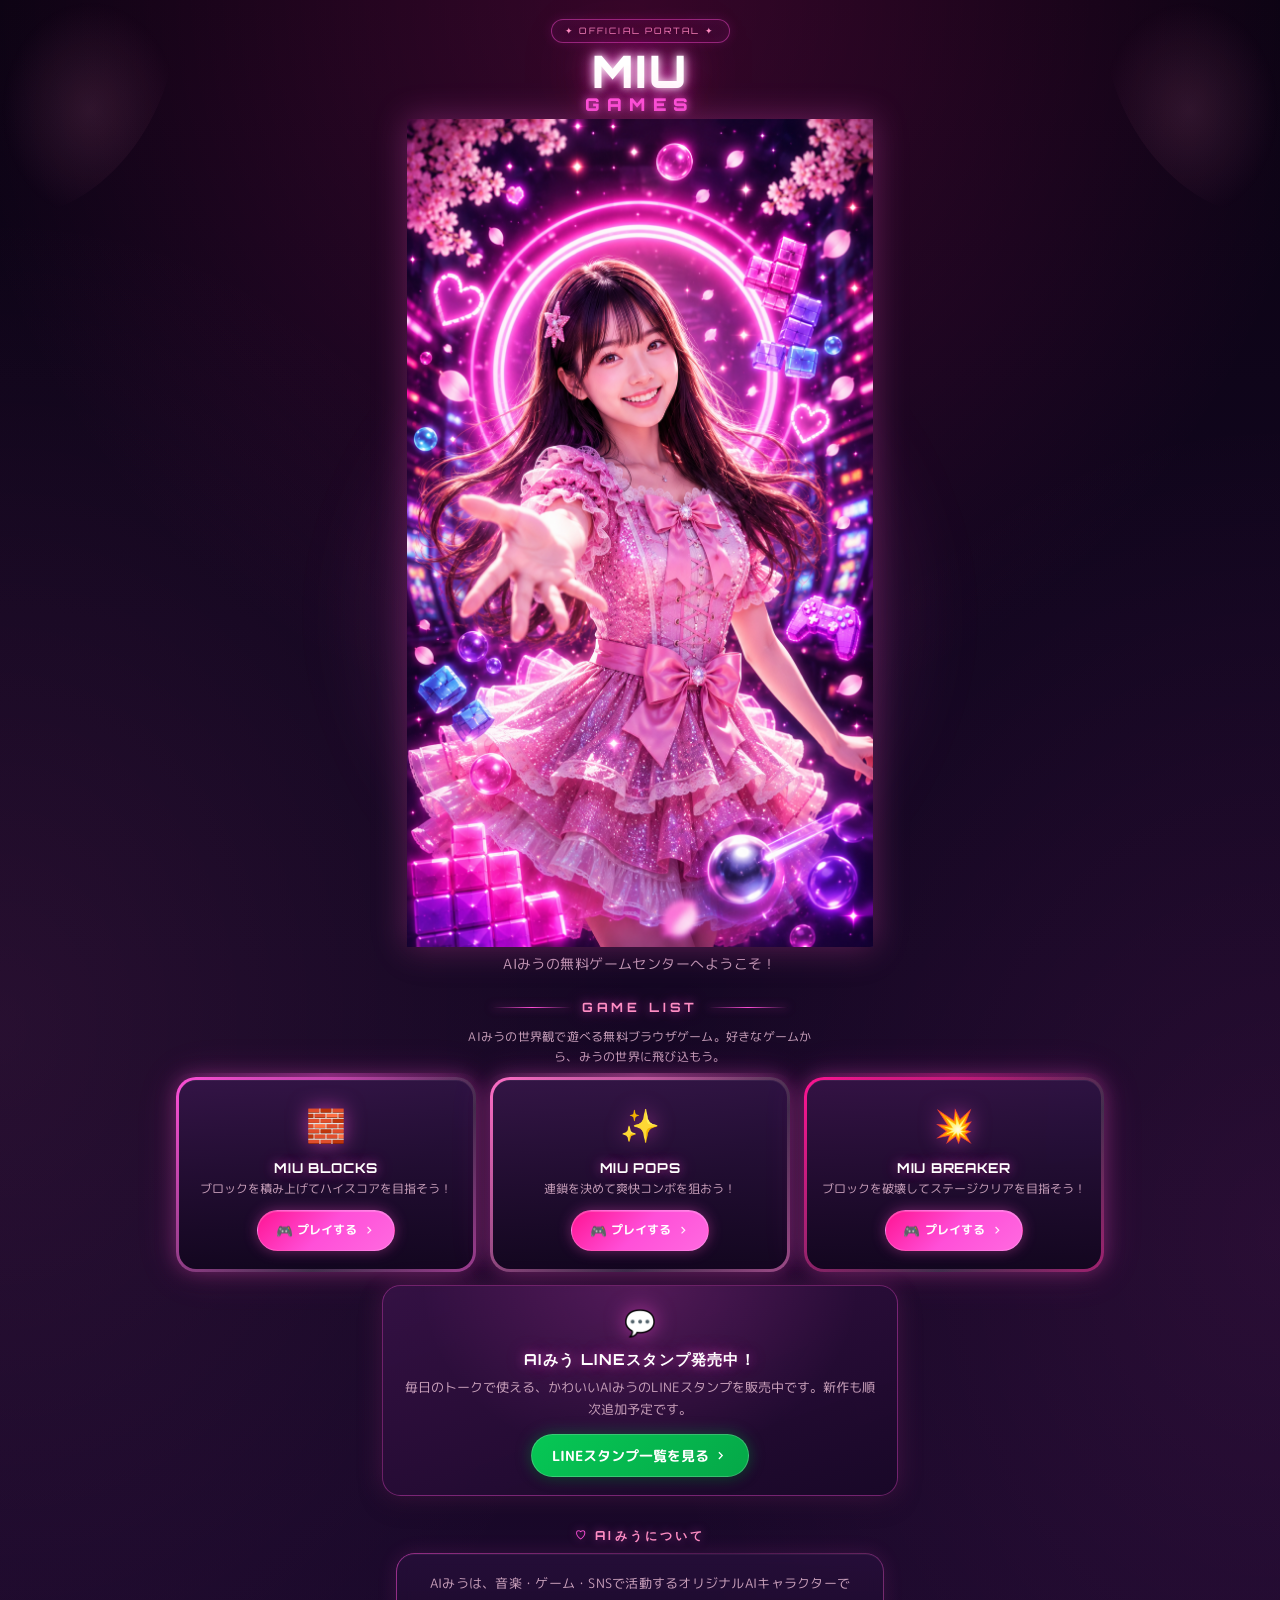
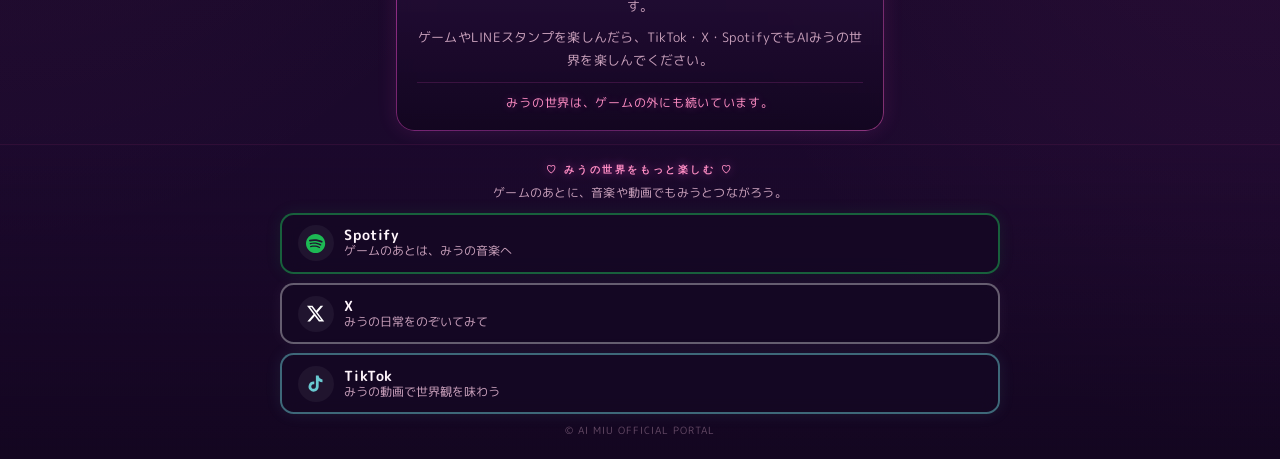
==== commit 81f3c917: "Add files via upload" ====
--- a/index.html
+++ b/index.html
@@ -47,7 +47,7 @@
       href="https://fonts.googleapis.com/css2?family=Dancing+Script:wght@700&family=M+PLUS+Rounded+1c:wght@400;700;900&family=Orbitron:wght@700;900&display=swap"
       rel="stylesheet"
     />
-    <link rel="stylesheet" href="style.css?v=12" />
+    <link rel="stylesheet" href="style.css?v=13" />
 
     <!-- 構造化データ（Googleがサイト内容を理解しやすくする） -->
     <script type="application/ld+json" id="structured-data">
@@ -202,6 +202,18 @@
           <p class="games__intro" id="games-intro"></p>
           <div id="game-list" class="game-list"></div>
         </section>
+
+        <section class="stamps-promo fade-in fade-in--delay-2" aria-labelledby="stamps-promo-heading">
+          <div class="stamps-promo__card">
+            <div class="stamps-promo__icon" aria-hidden="true">💬</div>
+            <h2 id="stamps-promo-heading" class="stamps-promo__title"></h2>
+            <p class="stamps-promo__desc" id="stamps-promo-desc"></p>
+            <a class="stamps-promo__btn" id="stamps-promo-btn" href="/stamps/">
+              <span id="stamps-promo-btn-label"></span>
+              <svg viewBox="0 0 24 24" fill="currentColor" aria-hidden="true"><path d="M8.59 16.59L13.17 12 8.59 7.41 10 6l6 6-6 6z"/></svg>
+            </a>
+          </div>
+        </section>
       </main>
 
       <section class="about fade-in fade-in--delay-2" aria-labelledby="about-heading">
@@ -224,6 +236,7 @@
       </footer>
     </div>
 
-    <script src="script.js?v=7"></script>
+    <script src="stamps-data.js?v=1"></script>
+    <script src="script.js?v=8"></script>
   </body>
 </html>
--- a/style.css
+++ b/style.css
@@ -761,6 +761,308 @@
     padding: 1.1rem 1.25rem;
     border-radius: 1.15rem;
   }
+}
+
+/* ---- LINE Stamps Promo (Top page) ---- */
+
+.stamps-promo {
+  margin: 0.85rem auto 0.35rem;
+  max-width: 520px;
+  padding: 0 0.15rem;
+}
+
+.stamps-promo__card {
+  position: relative;
+  text-align: center;
+  padding: 1rem 1rem 1.1rem;
+  border-radius: 1.15rem;
+  background: linear-gradient(
+    160deg,
+    rgba(55, 18, 70, 0.9) 0%,
+    rgba(25, 8, 40, 0.95) 100%
+  );
+  border: 1px solid rgba(255, 79, 216, 0.35);
+  box-shadow:
+    0 0 24px rgba(255, 79, 216, 0.18),
+    0 8px 24px rgba(0, 0, 0, 0.25);
+  overflow: hidden;
+}
+
+.stamps-promo__card::before {
+  content: "";
+  position: absolute;
+  inset: 0;
+  background: radial-gradient(
+    ellipse at 50% 0%,
+    rgba(255, 79, 216, 0.18),
+    transparent 60%
+  );
+  pointer-events: none;
+}
+
+.stamps-promo__icon {
+  position: relative;
+  font-size: 1.6rem;
+  margin-bottom: 0.35rem;
+  filter: drop-shadow(0 0 10px var(--pink-glow));
+}
+
+.stamps-promo__title {
+  position: relative;
+  font-family: var(--font-display);
+  font-size: clamp(0.78rem, 2.8vw, 0.95rem);
+  letter-spacing: 0.08em;
+  color: #fff;
+  margin-bottom: 0.45rem;
+  text-shadow:
+    0 0 10px var(--pink-glow),
+    0 0 20px rgba(255, 79, 216, 0.35);
+  line-height: 1.4;
+}
+
+.stamps-promo__desc {
+  position: relative;
+  font-size: clamp(0.68rem, 2.3vw, 0.8rem);
+  color: var(--text-muted);
+  line-height: 1.7;
+  margin-bottom: 0.85rem;
+}
+
+.stamps-promo__btn {
+  position: relative;
+  display: inline-flex;
+  align-items: center;
+  justify-content: center;
+  gap: 0.3rem;
+  padding: 0.6rem 1.25rem;
+  border-radius: 999px;
+  font-family: var(--font-body);
+  font-size: clamp(0.72rem, 2.4vw, 0.85rem);
+  font-weight: 700;
+  color: #fff;
+  text-decoration: none;
+  background: linear-gradient(135deg, #06c755 0%, #05a848 100%);
+  border: 1px solid rgba(255, 255, 255, 0.2);
+  box-shadow:
+    0 0 16px rgba(6, 199, 85, 0.35),
+    0 4px 12px rgba(0, 0, 0, 0.25);
+  transition:
+    transform 0.2s ease,
+    box-shadow 0.2s ease;
+}
+
+.stamps-promo__btn svg {
+  width: 0.95rem;
+  height: 0.95rem;
+}
+
+.stamps-promo__btn:hover {
+  transform: scale(1.04);
+  box-shadow:
+    0 0 28px rgba(6, 199, 85, 0.5),
+    0 6px 16px rgba(0, 0, 0, 0.3);
+}
+
+/* ---- Stamps listing page ---- */
+
+.stamps-hero {
+  text-align: center;
+  padding: 1.25rem 1rem 0.5rem;
+}
+
+.stamps-back {
+  display: inline-block;
+  margin-bottom: 0.75rem;
+  font-size: 0.75rem;
+  color: var(--pink-soft);
+  text-decoration: none;
+  letter-spacing: 0.04em;
+  transition: color 0.2s ease;
+}
+
+.stamps-back:hover {
+  color: #fff;
+  text-shadow: 0 0 10px var(--pink-glow);
+}
+
+.stamps-hero__title {
+  font-family: var(--font-display);
+  font-size: clamp(1.2rem, 5vw, 1.8rem);
+  font-weight: 900;
+  letter-spacing: 0.08em;
+  color: #fff;
+  margin: 0.5rem 0 0.65rem;
+  text-shadow:
+    0 0 10px var(--pink-neon),
+    0 0 30px var(--pink-glow);
+}
+
+.stamps-hero__desc {
+  font-size: clamp(0.75rem, 2.6vw, 0.9rem);
+  color: var(--text-muted);
+  line-height: 1.75;
+  max-width: 26rem;
+  margin: 0 auto;
+}
+
+.stamps-main {
+  flex: 1;
+  width: 100%;
+  max-width: 960px;
+  margin: 0 auto;
+  padding: 1rem 0.75rem 1.5rem;
+}
+
+.stamp-list {
+  display: grid;
+  grid-template-columns: 1fr;
+  gap: 1rem;
+}
+
+@media (min-width: 640px) {
+  .stamp-list {
+    grid-template-columns: repeat(2, 1fr);
+    gap: 1.25rem;
+  }
+}
+
+@media (min-width: 960px) {
+  .stamp-list {
+    grid-template-columns: repeat(3, 1fr);
+  }
+}
+
+.stamp-card {
+  display: flex;
+  flex-direction: column;
+  border-radius: 1.15rem;
+  overflow: hidden;
+  background: linear-gradient(
+    180deg,
+    rgba(45, 18, 65, 0.95) 0%,
+    rgba(18, 6, 31, 0.98) 100%
+  );
+  border: 1px solid rgba(255, 79, 216, 0.3);
+  box-shadow:
+    0 0 18px rgba(255, 79, 216, 0.15),
+    0 8px 24px rgba(0, 0, 0, 0.3);
+  transition:
+    transform 0.35s ease,
+    box-shadow 0.35s ease;
+}
+
+.stamp-card:hover {
+  transform: translateY(-6px);
+  box-shadow:
+    0 0 28px rgba(255, 79, 216, 0.3),
+    0 14px 32px rgba(0, 0, 0, 0.35);
+}
+
+.stamp-card__media {
+  display: flex;
+  align-items: center;
+  justify-content: center;
+  padding: 1.25rem 1rem 0.75rem;
+  background: radial-gradient(
+    ellipse at 50% 40%,
+    rgba(255, 79, 216, 0.12),
+    transparent 70%
+  );
+  min-height: 160px;
+}
+
+.stamp-card__img {
+  max-width: 100%;
+  max-height: 200px;
+  width: auto;
+  height: auto;
+  object-fit: contain;
+  border-radius: 0.75rem;
+  filter: drop-shadow(0 4px 12px rgba(255, 79, 216, 0.25));
+}
+
+.stamp-card__img--missing {
+  opacity: 0.4;
+  min-height: 120px;
+  background: rgba(255, 79, 216, 0.08);
+}
+
+.stamp-card__body {
+  display: flex;
+  flex-direction: column;
+  flex: 1;
+  padding: 0.5rem 1rem 1.15rem;
+  text-align: center;
+}
+
+.stamp-card__title {
+  font-family: var(--font-display);
+  font-size: clamp(0.85rem, 2.8vw, 1rem);
+  letter-spacing: 0.06em;
+  color: #fff;
+  margin-bottom: 0.4rem;
+  text-shadow: 0 0 10px var(--pink-glow);
+}
+
+.stamp-card__desc {
+  font-size: clamp(0.7rem, 2.3vw, 0.8rem);
+  color: var(--text-muted);
+  line-height: 1.65;
+  margin-bottom: 0.9rem;
+  flex: 1;
+}
+
+.stamp-card__btn {
+  display: inline-flex;
+  align-items: center;
+  justify-content: center;
+  gap: 0.35rem;
+  width: 100%;
+  padding: 0.65rem 1rem;
+  border-radius: 999px;
+  font-family: var(--font-body);
+  font-size: clamp(0.72rem, 2.4vw, 0.85rem);
+  font-weight: 700;
+  color: #fff;
+  text-decoration: none;
+  background: linear-gradient(135deg, #06c755 0%, #05a848 100%);
+  border: 1px solid rgba(255, 255, 255, 0.2);
+  box-shadow:
+    0 0 14px rgba(6, 199, 85, 0.35),
+    0 3px 10px rgba(0, 0, 0, 0.25);
+  transition:
+    transform 0.2s ease,
+    box-shadow 0.2s ease;
+}
+
+.stamp-card__btn-icon {
+  font-size: 0.95rem;
+}
+
+.stamp-card__btn:hover {
+  transform: scale(1.03);
+  box-shadow:
+    0 0 26px rgba(6, 199, 85, 0.5),
+    0 5px 14px rgba(0, 0, 0, 0.3);
+}
+
+.stamps-footer-nav {
+  display: flex;
+  justify-content: center;
+  gap: 0.75rem;
+  margin-bottom: 0.75rem;
+}
+
+.stamps-footer-link {
+  font-size: 0.75rem;
+  color: var(--pink-soft);
+  text-decoration: none;
+  letter-spacing: 0.04em;
+}
+
+.stamps-footer-link:hover {
+  color: #fff;
+  text-shadow: 0 0 8px var(--pink-glow);
 }
 
 /* ---- Game Card (3D Premium) ---- */
